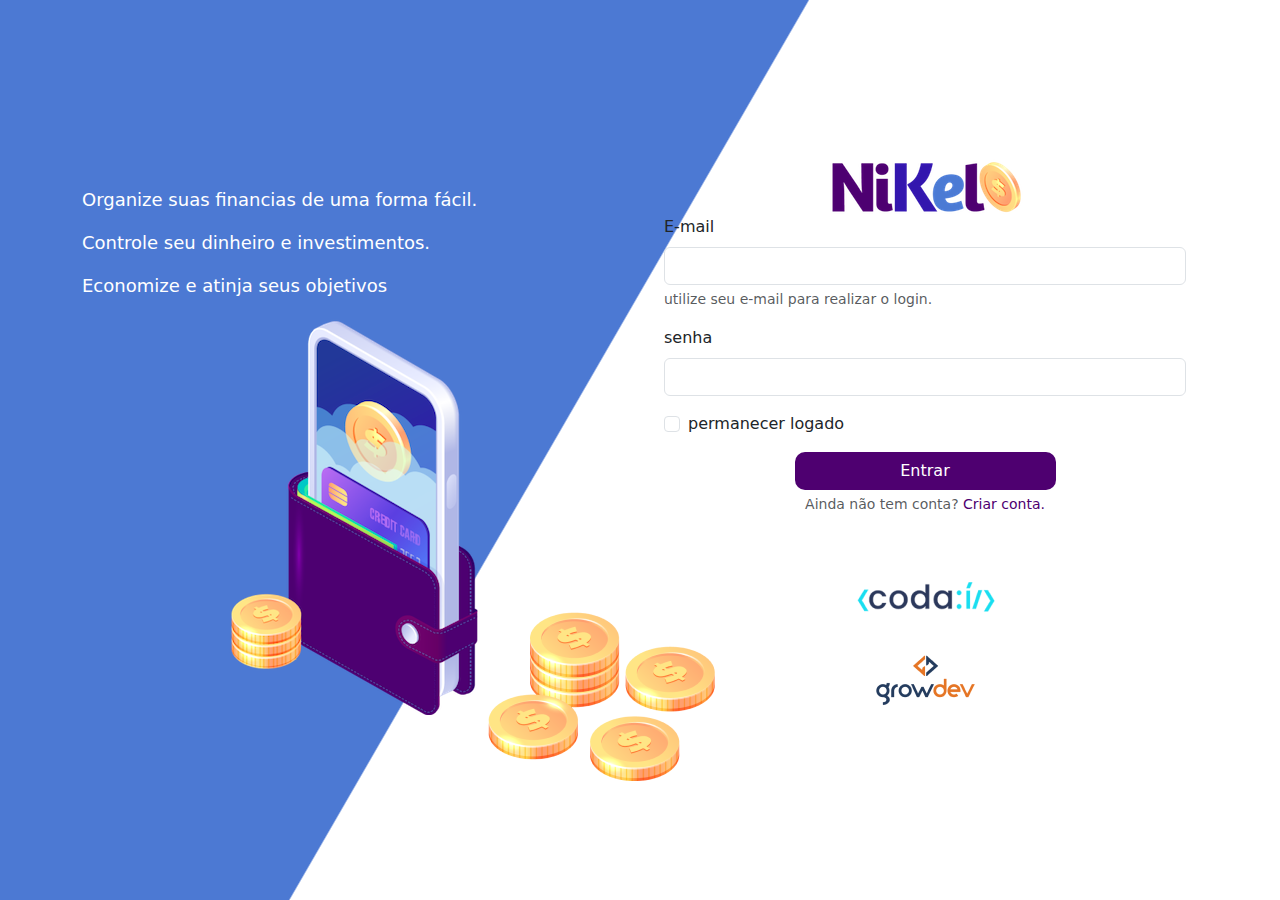
==== public/index.html @ cdf42a0a "iniciando o GIT" ====
<!DOCTYPE html>
<html lang="pt">
<head>
    <meta charset="UTF-8">
    <meta http-equiv="X-UA-Compatible" content="IE=edge">
    <meta name="viewport" content="width=device-width, initial-scale=1.0">
    <title>NIKEL</title>
    <link rel="stylesheet" href="https://cdn.jsdelivr.net/npm/bootstrap@5.3.0-alpha1/dist/css/bootstrap.min.css">
    <link rel="stylesheet" href="./css/styles.css">
</head>
<body id="login">
    <main>
        <div class="container">
            <div class="row vh-100">
                <div class="col d-flex justify-content-center my-5 flex-column">
                    <div class="text-login">
                        <p>
                           Organize suas financias de uma forma fácil.</p>
                        <p>Controle seu dinheiro e investimentos.</p>
                        <p>Economize e atinja seus objetivos</p>
                    </div>
                    <div class="text-center">
                        <img src="./assets/images/pocket.png" alt="image pocket" class="img-fluid" srcset="">
                        <img src="./assets/images/coins.png" alt="image coins" class="img-fluid d-none d-md-inline coins" srcset="">
                    </div>
                </div>
                <div class="col d-flex justify-content-center my-5 flex-column">
                    <div class="container">
                        <div class="row">
                            <div class="col">
                                <div class="text-center" mb-3>
                                    <img src="./assets/images/nikel-logo.png" alt="logo nikel" class="img-fluid" srcset="">
                                </div>
                            </div>
                        </div>
                        <div class="row">
                            <div class="col">
                                <form id="login-form">
                                    <div class="mb-3">
                                      <label for="email-input" class="form-label">E-mail</label>
                                      <input type="email" class="form-control" id="email-input" aria-describedby="emailHelp">
                                      <div id="emailHelp" class="form-text">utilize seu e-mail para realizar o login.</div>
                                    </div>
                                    <div class="mb-3">
                                      <label for="passwprd-input" class="form-label">senha</label>
                                      <input type="password" class="form-control" id="passwprd-input">
                                    </div>
                                    <div class="mb-3 form-check">
                                      <input type="checkbox" class="form-check-input" id="session-check">
                                      <label class="form-check-label" for="session-check">permanecer logado</label>
                                    </div>
                                    <button type="submit" class="btn button-login">Entrar
                                    </button>
                                </form>
                            </div>
                        </div>
                        <div class="row">
                            <div class="col">
                                <p id="link-conta" class="text-center mt2 form-text"data-bs-toggle="modal" data-bs-target="#register-modal">Ainda não tem conta? 
                                    <span class="link-default">Criar conta.</span></p>
                            </div>
                        </div>
                        <div class="row">
                            <div class="col">
                                <div class="text-center mt-5">
                                <img src="./assets/images/codai-logo.png" alt="logo codai" class="img-fluid" srcset="">
                                </div>
                            </div>
                        </div>
                        <div class="row">
                            <div class="col">
                                <div class="text-center">
                                <img src="./assets/images/growdev-logo.png" alt="logo codai" class="img-fluid" srcset="">
                                </div>
                            </div>
                        </div>
                    </div>

                </div>
            </div>
        </div>
  <!-- Modal -->
  <div class="modal fade" id="register-modal" tabindex="-1" aria-labelledby="exampleModalLabel" aria-hidden="true">
    <div class="modal-dialog">
      <div class="modal-content">
        <div class="modal-header">
          <h1 class="modal-title fs-5" id="exampleModalLabel">Crie sua conta</h1>
          <button type="button" class="btn-close" data-bs-dismiss="modal" aria-label="Close"></button>
        </div>
        <form id="create-form">
        <div class="modal-body">
                <div class="mb-3">
                  <label for="email-create-input" class="form-label">E-mail</label>
                  <input type="email" class="form-control" id="email-create-input" aria-describedby="emailHelp" required>
                  <div id="emailHelp" class="form-text">utilize seu e-mail para criar a conta.</div>
                </div>
                <div class="mb-3">
                  <label for="password-create-input" class="form-label">senha</label>
                  <input type="password" class="form-control" id="password-create-input" required>
                  <div id="emailHelp" class="form-text">utilize uma senha fácil de lembrar e anote para nao esquecer.</div>
                </div>
        </div>
        <div class="modal-footer">
          <button type="button" class="btn btn-secondary button-cancel" data-bs-dismiss="modal">Cancelar</button>
          <button type="submit" class="btn button-default">Criar conta</button>
        </div>
        </form>
      </div>
    </div>
  </div>
    </main>
    <script src="https://cdn.jsdelivr.net/npm/bootstrap@5.3.0-alpha1/dist/js/bootstrap.bundle.min.js" integrity="sha384-w76AqPfDkMBDXo30jS1Sgez6pr3x5MlQ1ZAGC+nuZB+EYdgRZgiwxhTBTkF7CXvN" crossorigin="anonymous"></script>
    <script src="./js/index.js"></script>
</body>
</html>
---- public/css/styles.css ----
#login {
    background: linear-gradient(120deg, #4c79d3 44.9%, #ffffff 45%) no-repeat fixed;
}
#app {
    background: linear-gradient(120deg, #ffffff 44.9%, #4c79d3 45%) no-repeat fixed;
}
header {
    border-bottom: 1px solid #bebcbe;
    padding: 5px;
    background-color: #ffffff;
}
.color-primary {
    color: #4e0070;
}
.color-secondary {
    color: #4c79d3;
}
.icon-detail {
    font-size: 50px;
    margin-right: 10px;
    vertical-align: middle;
}
.info {
    background-color: #ffffff;
    border-radius: 20px 20px 0px 0px;
    padding: 20px 0px 0px 0px;
}
.button-default {
    border-radius: 10px;
    background-color: #4e0070;
    color: #ffffff;
}
.button-cancel {
    border-radius: 10px;
}
.button-default:hover {

}
.button-float {
    border-radius: 100%;
    height: 60px;
    width: 60px;
    position: fixed;
    padding: 0 !important;
    bottom: 1rem;
    right: 2rem;
    font-size: 35px;
    background-color: #4e0070;
    color: #ffffff;
    border: 2px solid #4e0070;
}
.button-float:hover {
    border: 2px solid #4c79d3;
    background-color: #ffffff;
    color: #4c79d3;
}
.text-login {
    color: #ffffff;
    font-size: 18px;
    font-weight: 500;
}
.coins {
    position: absolute;
    bottom: 100px;
}
.button-login {
    border-radius: 10px;
    background-color: #4e0070;
    color: #ffffff;
    width: 50%;
    margin: 0 25%;
}
.button-login:hover, .button-default:hover {
    background: #4c79d3;
    color: #ffffff;
}
.link-default {
    color: #4e0070;
    cursor: pointer;
}
.link-default:hover {
    color: #4c79d3;
}
.form-text {

}
.logout {
    min-width: 5rem !important;
}
.menu {
    margin-right: 20px;
}
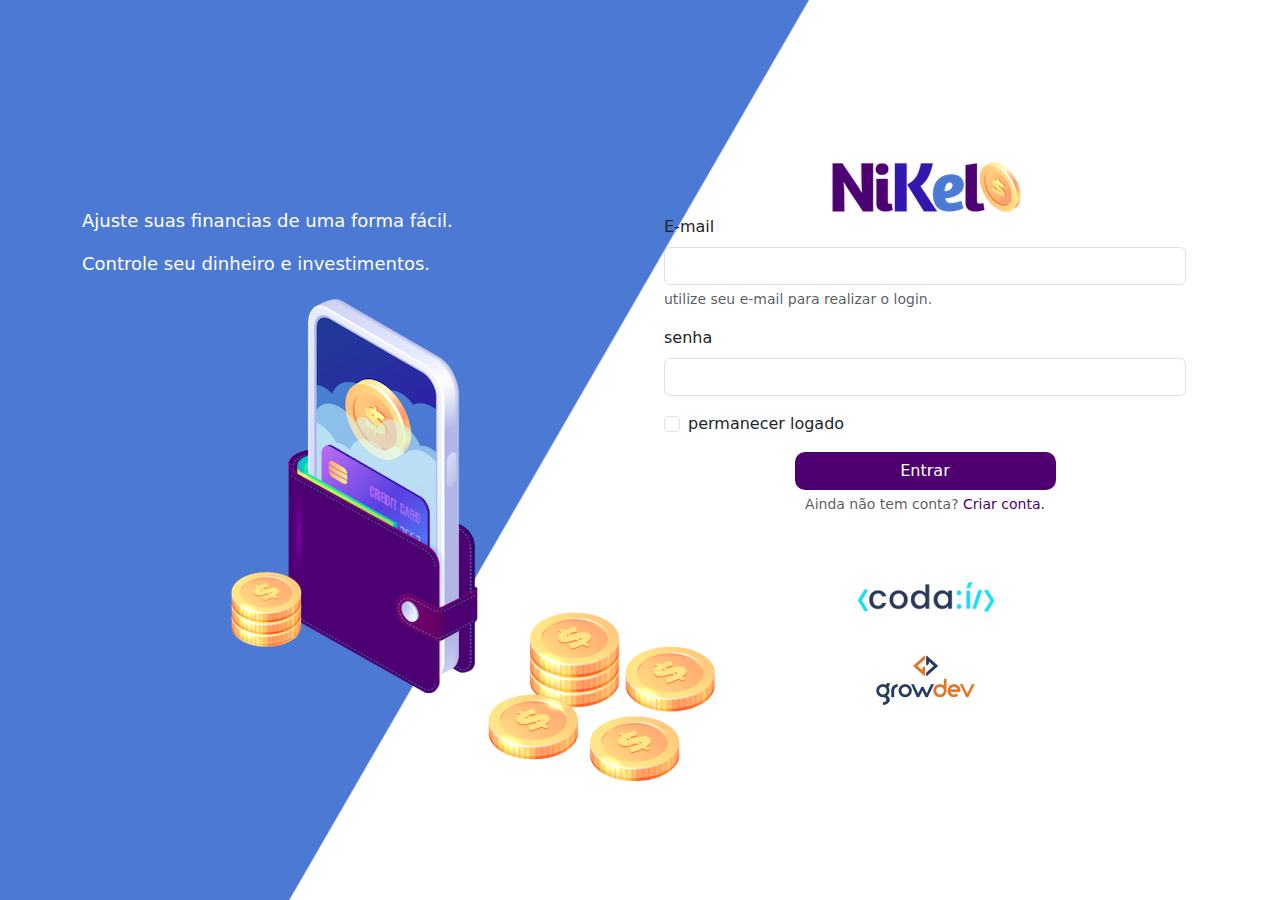
==== commit b71abdb1: "alterado o text login" ====
--- a/public/index.html
+++ b/public/index.html
@@ -15,9 +15,8 @@
                 <div class="col d-flex justify-content-center my-5 flex-column">
                     <div class="text-login">
                         <p>
-                           Organize suas financias de uma forma fácil.</p>
+                           Ajuste suas financias de uma forma fácil.</p>
                         <p>Controle seu dinheiro e investimentos.</p>
-                        <p>Economize e atinja seus objetivos</p>
                     </div>
                     <div class="text-center">
                         <img src="./assets/images/pocket.png" alt="image pocket" class="img-fluid" srcset="">
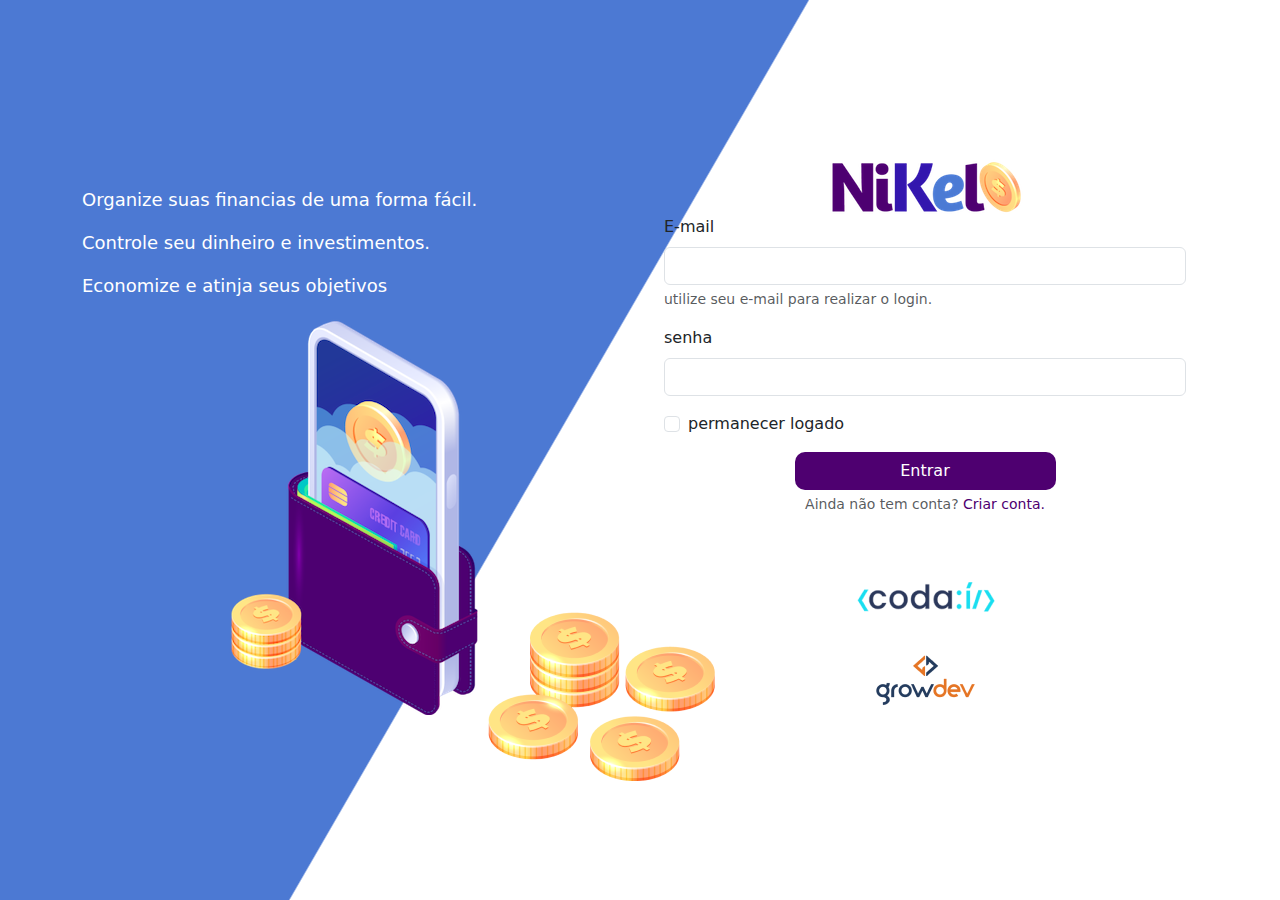
==== commit a05498a1: "volta das palavinhas" ====
--- a/public/index.html
+++ b/public/index.html
@@ -14,9 +14,9 @@
             <div class="row vh-100">
                 <div class="col d-flex justify-content-center my-5 flex-column">
                     <div class="text-login">
-                        <p>
-                           Ajuste suas financias de uma forma fácil.</p>
+                        <p>Organize suas financias de uma forma fácil.</p>
                         <p>Controle seu dinheiro e investimentos.</p>
+                        <p>Economize e atinja seus objetivos</p>
                     </div>
                     <div class="text-center">
                         <img src="./assets/images/pocket.png" alt="image pocket" class="img-fluid" srcset="">
